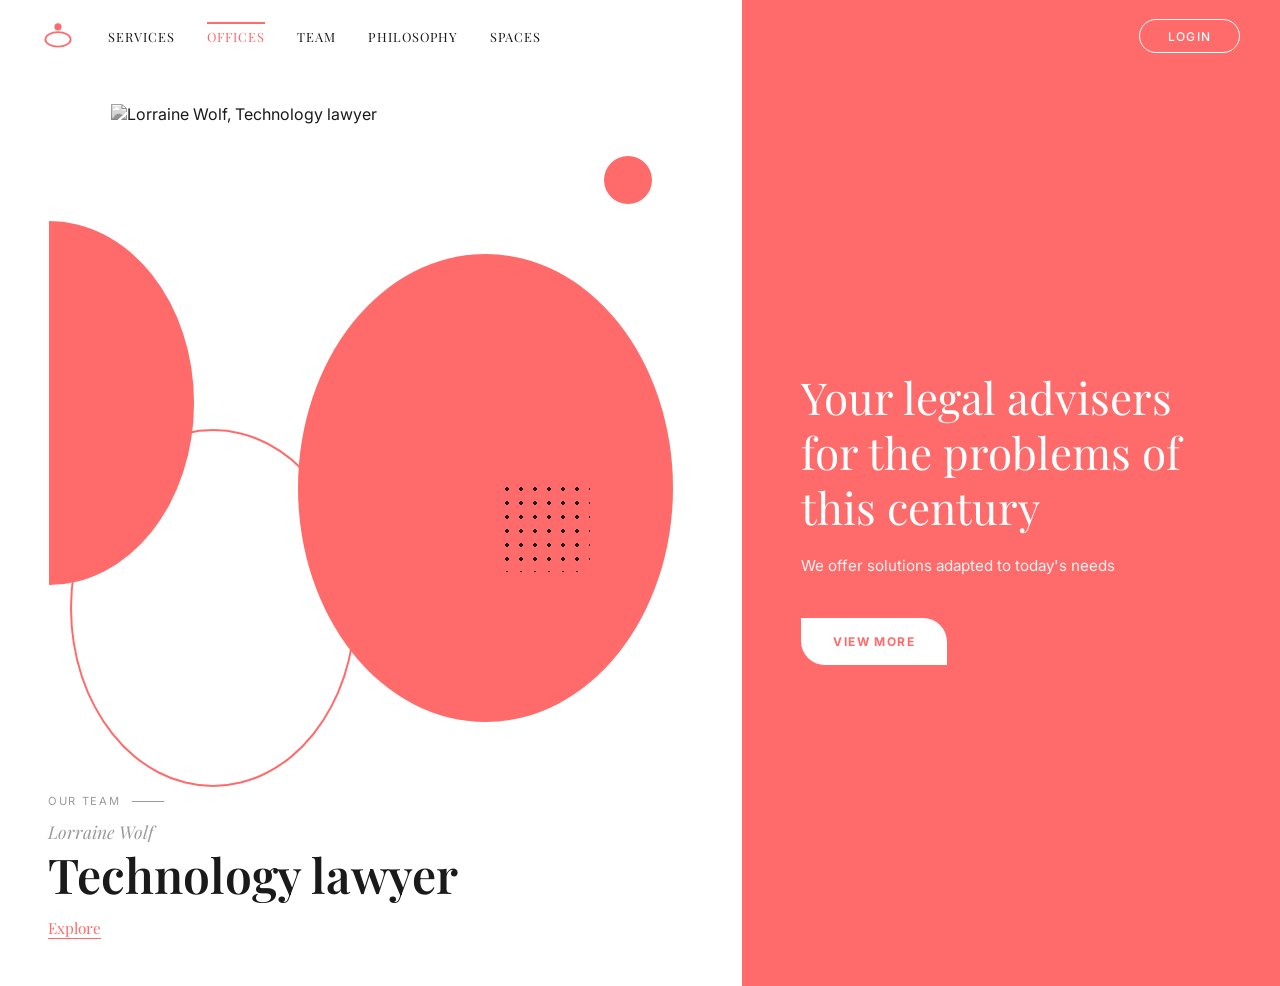
==== assignment_1/index.html @ 5ecec21a "html수정" ====
<!DOCTYPE html>
<html lang="en">
<head>
  <meta charset="UTF-8">
  <meta name="viewport" content="width=device-width, initial-scale=1.0">
  <title>Legal Advisers</title>
  <link rel="preconnect" href="https://fonts.googleapis.com">
  <link rel="preconnect" href="https://fonts.gstatic.com" crossorigin>
  <link href="https://fonts.googleapis.com/css2?family=Inter:wght@400;500&family=Playfair+Display:ital,wght@0,400;0,600;0,700;1,400&display=swap" rel="stylesheet">
  <link rel="stylesheet" href="style.css">
</head>
<body>
  <header class="header">
    <nav class="nav">
      <a href="#" class="logo" aria-label="Home">
        <svg viewBox="0 0 40 40" width="36" height="36" aria-hidden="true">
          <ellipse cx="20" cy="26" rx="14" ry="8" fill="none" stroke="#FF6B6B" stroke-width="2"/>
          <circle cx="20" cy="12" r="4" fill="#FF6B6B"/>
        </svg>
      </a>

      <button class="nav-toggle" aria-label="Toggle menu" aria-expanded="false">
        <span></span>
        <span></span>
        <span></span>
      </button>

      <ul class="nav-menu">
        <li><a href="#">Services</a></li>
        <li><a href="#" class="active">Offices</a></li>
        <li><a href="#">Team</a></li>
        <li><a href="#">Philosophy</a></li>
        <li><a href="#">Spaces</a></li>
      </ul>

      <a href="#" class="btn-login">Login</a>
    </nav>
  </header>

  <main class="main">
    <section class="hero-left">
      <div class="portrait-wrap">
        <div class="shape shape-circle-large"></div>
        <div class="shape shape-semi-left"></div>
        <div class="shape shape-dots"></div>
        <div class="shape shape-circle-small"></div>
        <div class="shape shape-ring"></div>
        <img
          src="https://images.unsplash.com/photo-1573496359142-b8d87734a5a2?auto=format&fit=crop&w=800&q=80"
          alt="Lorraine Wolf, Technology lawyer"
          class="portrait"
        >
      </div>

      <div class="team-info">
        <div class="team-label">
          <span>Our team</span>
          <span class="team-line"></span>
        </div>
        <p class="team-name">Lorraine Wolf</p>
        <h1 class="team-role">Technology lawyer</h1>
        <a href="#" class="explore-link">Explore</a>
      </div>
    </section>

    <section class="hero-right">
      <div class="hero-content">
        <h2 class="hero-title">
          Your legal advisers for the problems of this century
        </h2>
        <p class="hero-subtitle">
          We offer solutions adapted to today's needs
        </p>
        <a href="#" class="btn-view-more">View more</a>
      </div>
    </section>
  </main>

  <script src="script.js"></script>
</body>
</html>
---- assignment_1/style.css ----
:root {
  --coral: #FF6B6B;
  --coral-dark: #e85a5a;
  --white: #ffffff;
  --text-dark: #1a1a1a;
  --text-muted: #9a9a9a;
  --font-serif: "Playfair Display", Georgia, serif;
  --font-sans: "Inter", system-ui, sans-serif;
}

*, *::before, *::after {
  box-sizing: border-box;
  margin: 0;
  padding: 0;
}

html {
  font-size: 16px;
  scroll-behavior: smooth;
}

body {
  font-family: var(--font-sans);
  color: var(--text-dark);
  background: var(--white);
  overflow-x: hidden;
}

a {
  text-decoration: none;
  color: inherit;
}

img {
  max-width: 100%;
  display: block;
}

.header {
  position: fixed;
  top: 0;
  left: 0;
  right: 0;
  z-index: 100;
}

.nav {
  display: flex;
  align-items: center;
  height: 72px;
  padding: 0 2.5rem;
}

.logo {
  flex-shrink: 0;
  margin-right: 2rem;
}

.nav-toggle {
  display: none;
  flex-direction: column;
  gap: 5px;
  background: none;
  border: none;
  cursor: pointer;
  padding: 4px;
  margin-left: auto;
}

.nav-toggle span {
  display: block;
  width: 24px;
  height: 2px;
  background: var(--text-dark);
  transition: transform 0.3s, opacity 0.3s;
}

.nav-menu {
  display: flex;
  list-style: none;
  gap: 2rem;
  flex: 1;
}

.nav-menu a {
  font-family: var(--font-serif);
  font-size: 0.8rem;
  letter-spacing: 0.08em;
  text-transform: uppercase;
  color: var(--text-dark);
  position: relative;
  padding-top: 6px;
  transition: color 0.2s;
}

.nav-menu a.active {
  color: var(--coral);
}

.nav-menu a.active::before {
  content: "";
  position: absolute;
  top: 0;
  left: 0;
  right: 0;
  height: 2px;
  background: var(--coral);
}

.nav-menu a:hover {
  color: var(--coral);
}

.btn-login {
  margin-left: auto;
  padding: 0.55rem 1.75rem;
  border: 1.5px solid var(--white);
  border-radius: 999px;
  color: var(--white);
  font-size: 0.75rem;
  font-weight: 500;
  letter-spacing: 0.1em;
  text-transform: uppercase;
  transition: background 0.2s, color 0.2s;
  white-space: nowrap;
}

.btn-login:hover {
  background: var(--white);
  color: var(--coral);
}

.main {
  display: grid;
  grid-template-columns: 58fr 42fr;
  min-height: 100vh;
}

.hero-left {
  background: var(--white);
  padding: 72px 2.5rem 3rem;
  display: flex;
  flex-direction: column;
  justify-content: center;
  position: relative;
}

.portrait-wrap {
  position: relative;
  width: min(520px, 90%);
  margin: 2rem auto 0;
  aspect-ratio: 4 / 5;
}

.portrait {
  position: relative;
  z-index: 5;
  width: 100%;
  height: 100%;
  object-fit: cover;
  object-position: center top;
  filter: grayscale(100%);
}

.shape {
  position: absolute;
  pointer-events: none;
}

.shape-circle-large {
  width: 72%;
  height: 72%;
  background: var(--coral);
  border-radius: 50%;
  bottom: 5%;
  right: -8%;
  z-index: 1;
}

.shape-semi-left {
  width: 28%;
  height: 56%;
  background: var(--coral);
  border-radius: 0 100% 100% 0 / 0 50% 50% 0;
  left: -12%;
  top: 18%;
  z-index: 0;
}

.shape-dots {
  width: 90px;
  height: 90px;
  bottom: 28%;
  right: 8%;
  z-index: 3;
  background-image: radial-gradient(circle, #1a1a1a 2px, transparent 2px);
  background-size: 14px 14px;
}

.shape-circle-small {
  width: 48px;
  height: 48px;
  background: var(--coral);
  border-radius: 50%;
  top: 8%;
  right: -4%;
  z-index: 2;
}

.shape-ring {
  width: 55%;
  height: 55%;
  border: 2px solid var(--coral);
  border-radius: 50%;
  bottom: -5%;
  left: -8%;
  z-index: 4;
  background: transparent;
}

.team-info {
  margin-top: 2.5rem;
  padding-left: 0.5rem;
}

.team-label {
  display: flex;
  align-items: center;
  gap: 0.75rem;
  margin-bottom: 0.75rem;
}

.team-label span:first-child {
  font-size: 0.7rem;
  letter-spacing: 0.15em;
  text-transform: uppercase;
  color: var(--text-muted);
}

.team-line {
  width: 32px;
  height: 1px;
  background: var(--text-muted);
}

.team-name {
  font-family: var(--font-serif);
  font-size: 1.1rem;
  color: var(--text-muted);
  font-style: italic;
  margin-bottom: 0.25rem;
}

.team-role {
  font-family: var(--font-serif);
  font-size: clamp(2rem, 4vw, 3rem);
  font-weight: 600;
  line-height: 1.15;
  margin-bottom: 1rem;
}

.explore-link {
  font-family: var(--font-serif);
  font-size: 0.95rem;
  color: var(--coral);
  text-decoration: underline;
  text-underline-offset: 4px;
  transition: color 0.2s;
}

.explore-link:hover {
  color: var(--coral-dark);
}

.hero-right {
  background: var(--coral);
  display: flex;
  align-items: center;
  justify-content: center;
  padding: 6rem 3rem 3rem;
  position: relative;
}

.hero-content {
  max-width: 420px;
  color: var(--white);
}

.hero-title {
  font-family: var(--font-serif);
  font-size: clamp(1.75rem, 3.5vw, 2.75rem);
  font-weight: 400;
  line-height: 1.25;
  margin-bottom: 1.25rem;
}

.hero-subtitle {
  font-size: 0.95rem;
  line-height: 1.6;
  opacity: 0.92;
  margin-bottom: 2.5rem;
}

.btn-view-more {
  display: inline-block;
  background: var(--white);
  color: var(--coral);
  font-size: 0.75rem;
  font-weight: 700;
  letter-spacing: 0.12em;
  text-transform: uppercase;
  padding: 1rem 2rem;
  border-radius: 0 24px 0 24px;
  transition: transform 0.2s, box-shadow 0.2s;
}

.btn-view-more:hover {
  transform: translateY(-2px);
  box-shadow: 0 8px 24px rgba(0, 0, 0, 0.15);
}

@media (min-width: 901px) {
  .header::after {
    content: "";
    position: absolute;
    top: 0;
    right: 0;
    width: 42%;
    height: 100%;
    background: var(--coral);
    z-index: -1;
  }

  .nav-menu {
    max-width: calc(58% - 120px);
  }
}

@media (max-width: 900px) {
  .main {
    grid-template-columns: 1fr;
    grid-template-rows: auto auto;
  }

  .hero-right {
    order: -1;
    min-height: 320px;
    padding: 5rem 2rem 3rem;
  }

  .hero-content {
    max-width: 100%;
    text-align: center;
  }

  .header::after {
    display: none;
  }

  .btn-login {
    border-color: var(--coral);
    color: var(--coral);
  }

  .btn-login:hover {
    background: var(--coral);
    color: var(--white);
  }
}

@media (max-width: 768px) {
  .nav {
    padding: 0 1.25rem;
    flex-wrap: wrap;
  }

  .nav-toggle {
    display: flex;
  }

  .nav-menu {
    display: none;
    flex-direction: column;
    width: 100%;
    gap: 0;
    background: var(--white);
    padding: 1rem 0;
    border-top: 1px solid #eee;
    order: 4;
  }

  .nav-menu.open {
    display: flex;
  }

  .nav-menu li {
    border-bottom: 1px solid #f0f0f0;
  }

  .nav-menu a {
    display: block;
    padding: 0.85rem 0;
  }

  .btn-login {
    margin-left: 0;
    margin-right: 1rem;
    order: 3;
  }

  .hero-left {
    padding: 1rem 1.25rem 2.5rem;
  }

  .portrait-wrap {
    width: 100%;
    margin-top: 1rem;
  }

  .shape-semi-left {
    left: -5%;
  }
}

.nav-toggle.open span:nth-child(1) {
  transform: translateY(7px) rotate(45deg);
}

.nav-toggle.open span:nth-child(2) {
  opacity: 0;
}

.nav-toggle.open span:nth-child(3) {
  transform: translateY(-7px) rotate(-45deg);
}
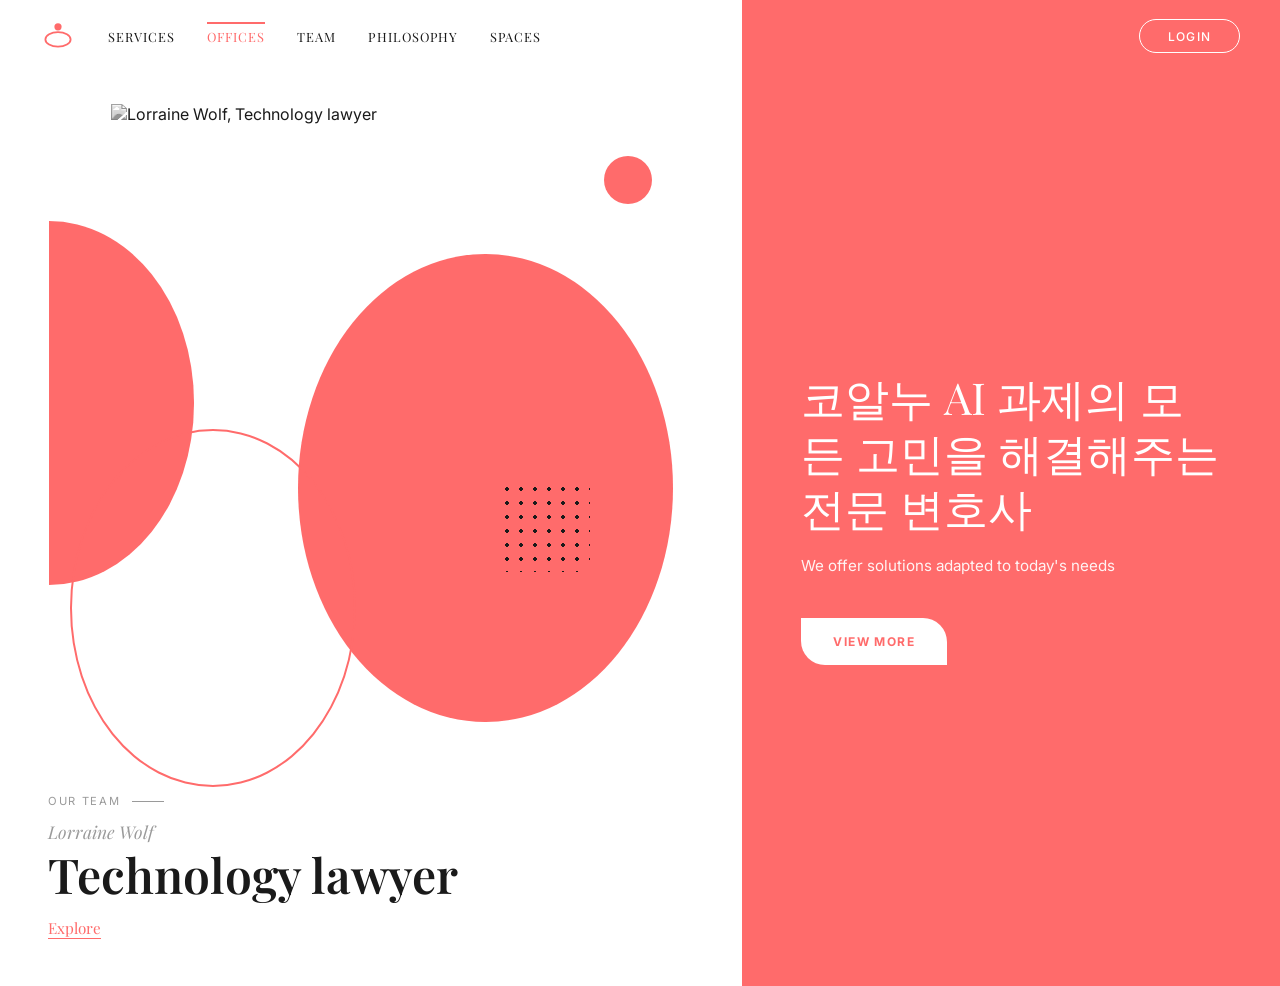
==== commit 1094a534: "Update assignment 1 page" ====
--- a/assignment_1/index.html
+++ b/assignment_1/index.html
@@ -3,7 +3,7 @@
 <head>
   <meta charset="UTF-8">
   <meta name="viewport" content="width=device-width, initial-scale=1.0">
-  <title>Legal Advisers</title>
+  <title>Vibe Coding Assignment</title>
   <link rel="preconnect" href="https://fonts.googleapis.com">
   <link rel="preconnect" href="https://fonts.gstatic.com" crossorigin>
   <link href="https://fonts.googleapis.com/css2?family=Inter:wght@400;500&family=Playfair+Display:ital,wght@0,400;0,600;0,700;1,400&display=swap" rel="stylesheet">
@@ -66,9 +66,9 @@
     <section class="hero-right">
       <div class="hero-content">
         <h2 class="hero-title">
-          Your legal advisers for the problems of this century
-        </h2>
-        <p class="hero-subtitle">
+          코알누 AI 과제의 모든 고민을 해결해주는 전문 변호사 
+          </h2>
+          <p class="hero-subtitle">
           We offer solutions adapted to today's needs
         </p>
         <a href="#" class="btn-view-more">View more</a>
